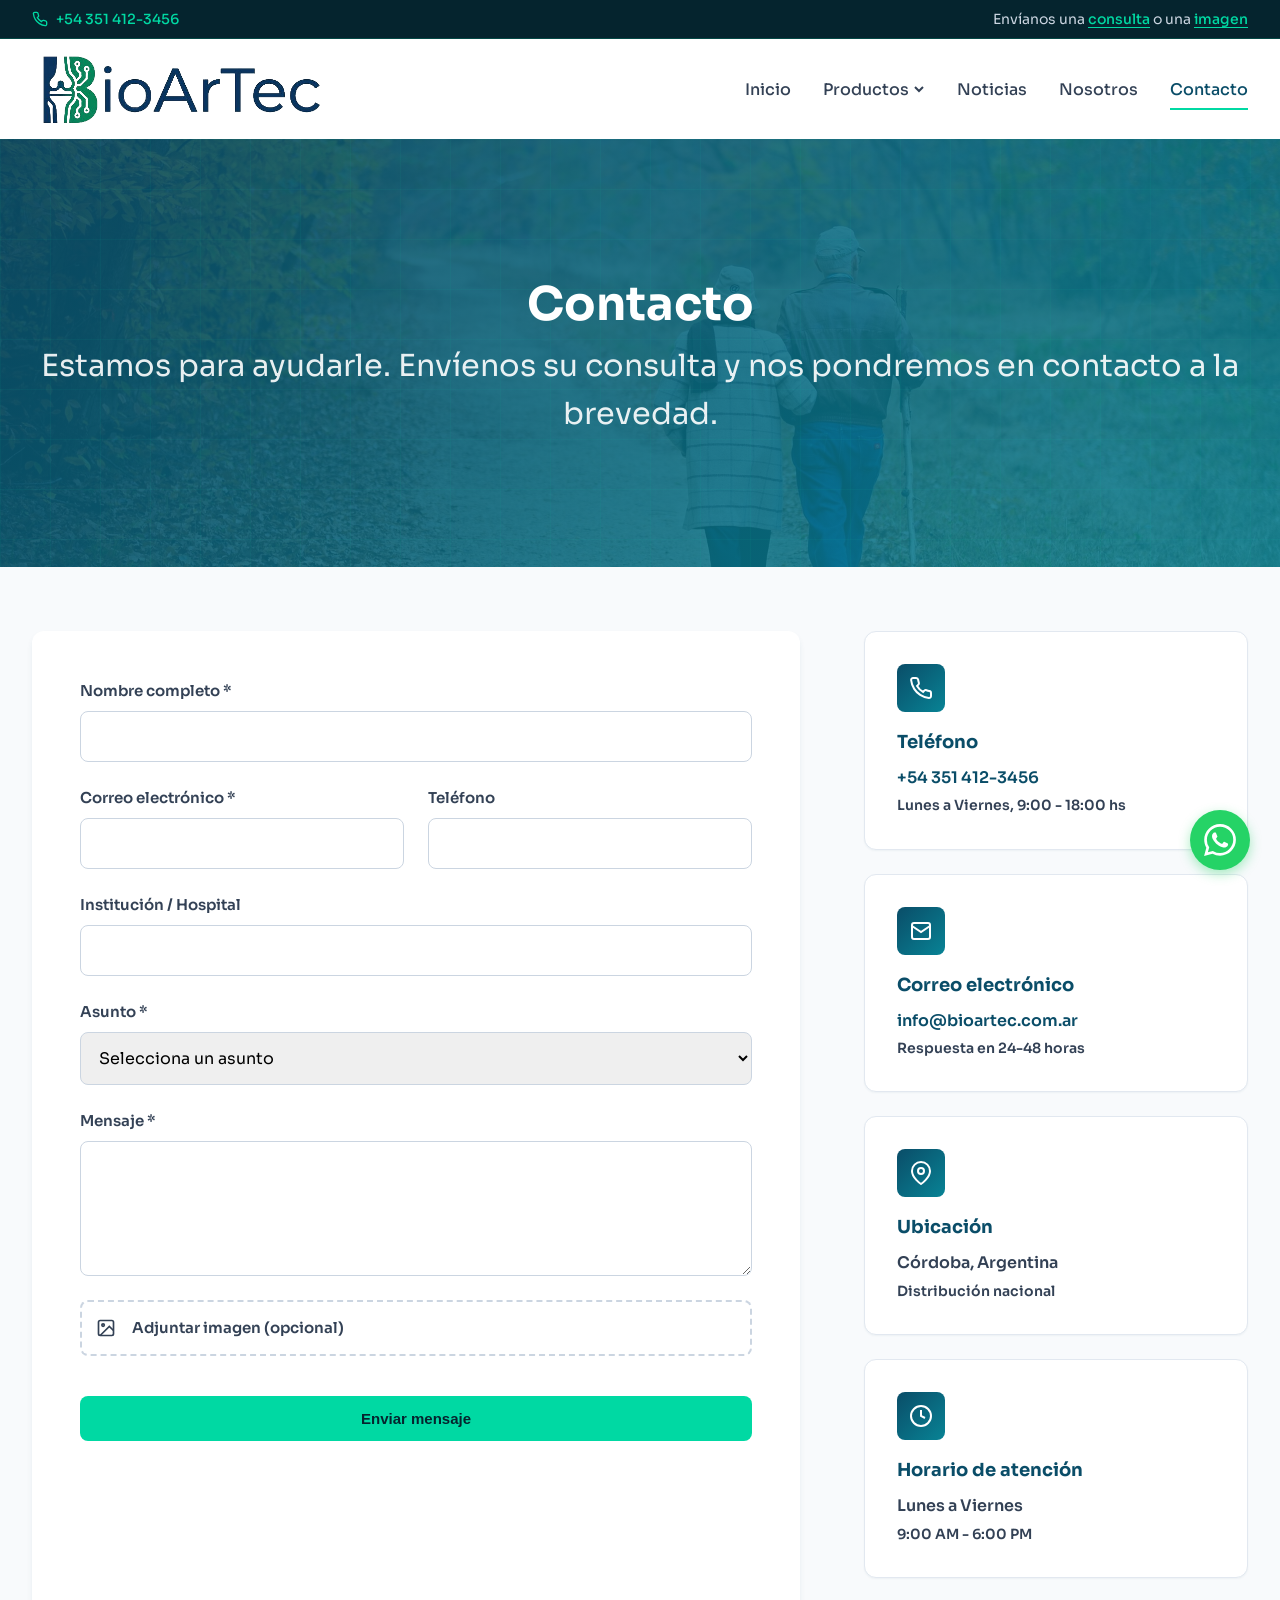
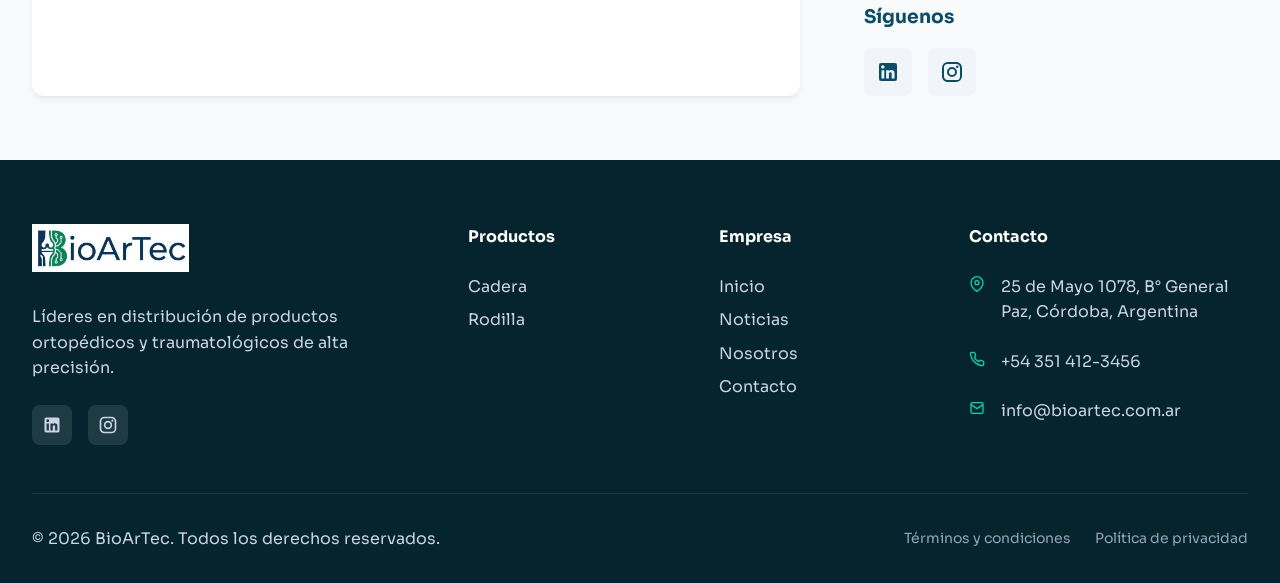
==== contacto.html @ 7c0ede04 "Add files via upload" ====
<!DOCTYPE html>
<html lang="es">

<head>
    <meta charset="UTF-8">
    <meta name="viewport" content="width=device-width, initial-scale=1.0">
    <meta name="description"
        content="Contacta con BioArTec - Solicita información sobre nuestros productos ortopédicos">
    <title>Contacto | BioArTec</title>
    <link rel="stylesheet" href="styles.css">
    <link rel="preconnect" href="https://fonts.googleapis.com">
    <link rel="preconnect" href="https://fonts.gstatic.com" crossorigin>
    <link
        href="https://fonts.googleapis.com/css2?family=Sora:wght@300;400;600;700&family=JetBrains+Mono:wght@400;500&display=swap"
        rel="stylesheet">
</head>

<body>
    <!-- Top Header -->
    <div class="top-header">
        <div class="container">
            <div class="top-header-content">
                <a href="tel:+543514123456" class="phone-link">
                    <svg width="16" height="16" viewBox="0 0 24 24" fill="none" stroke="currentColor" stroke-width="2">
                        <path
                            d="M22 16.92v3a2 2 0 0 1-2.18 2 19.79 19.79 0 0 1-8.63-3.07 19.5 19.5 0 0 1-6-6 19.79 19.79 0 0 1-3.07-8.67A2 2 0 0 1 4.11 2h3a2 2 0 0 1 2 1.72 12.84 12.84 0 0 0 .7 2.81 2 2 0 0 1-.45 2.11L8.09 9.91a16 16 0 0 0 6 6l1.27-1.27a2 2 0 0 1 2.11-.45 12.84 12.84 0 0 0 2.81.7A2 2 0 0 1 22 16.92z" />
                    </svg>
                    +54 351 412-3456
                </a>
                <div class="top-actions">
                    <span>Envíanos una <a href="contacto.html" class="highlight">consulta</a> o una <a
                            href="contacto.html" class="highlight">imagen</a></span>
                </div>
            </div>
        </div>
    </div>

    <!-- Main Header -->
    <header class="main-header">
        <div class="container">
            <nav class="navbar">
                <a href="index.html" class="logo">
                    <img src="assets/images/logo-bioartec.png" alt="BioArTec Logo" class="logo-image">
                </a>

                <div class="nav-toggle" id="navToggle">
                    <span></span>
                    <span></span>
                    <span></span>
                </div>

                <ul class="nav-menu" id="navMenu">
                    <li><a href="index.html">Inicio</a></li>
                    <li class="dropdown">
                        <a href="productos.html">Productos <svg width="12" height="12" viewBox="0 0 12 12">
                                <path d="M2 4l4 4 4-4" stroke="currentColor" fill="none" stroke-width="2" />
                            </svg></a>
                        <ul class="dropdown-menu">
                            <li><a href="productos.html#cadera">Cadera</a></li>
                            <li><a href="productos.html#rodilla">Rodilla</a></li>
                        </ul>
                    </li>
                    <li><a href="noticias.html">Noticias</a></li>
                    <li><a href="nosotros.html">Nosotros</a></li>
                    <li><a href="contacto.html" class="active">Contacto</a></li>
                </ul>
            </nav>
        </div>
    </header>

    <!-- Page Hero -->
    <section class="page-hero">
        <div class="container">
            <h1>Contacto</h1>
            <p>Estamos para ayudarle. Envíenos su consulta y nos pondremos en contacto a la brevedad.</p>
        </div>
    </section>

    <!-- Contact Section -->
    <section class="contact-section">
        <div class="container">
            <div class="contact-grid">
                <!-- Contact Form -->
                <div class="contact-form-wrapper">
                    <form id="contactForm" class="contact-form" onsubmit="return handleFormSubmit(event)">
                        <div class="form-group">
                            <label for="nombre">Nombre completo *</label>
                            <input type="text" id="nombre" name="nombre" required>
                        </div>

                        <div class="form-row">
                            <div class="form-group">
                                <label for="email">Correo electrónico *</label>
                                <input type="email" id="email" name="email" required>
                            </div>

                            <div class="form-group">
                                <label for="telefono">Teléfono</label>
                                <input type="tel" id="telefono" name="telefono">
                            </div>
                        </div>

                        <div class="form-group">
                            <label for="institucion">Institución / Hospital</label>
                            <input type="text" id="institucion" name="institucion">
                        </div>

                        <div class="form-group">
                            <label for="asunto">Asunto *</label>
                            <select id="asunto" name="asunto" required>
                                <option value="">Selecciona un asunto</option>
                                <option value="consulta-producto">Consulta sobre productos</option>
                                <option value="cotizacion">Solicitud de cotización</option>
                                <option value="soporte-tecnico">Soporte técnico</option>
                                <option value="informacion-general">Información general</option>
                                <option value="otro">Otro</option>
                            </select>
                        </div>

                        <div class="form-group">
                            <label for="mensaje">Mensaje *</label>
                            <textarea id="mensaje" name="mensaje" rows="5" required></textarea>
                        </div>

                        <div class="form-group">
                            <label for="imagen" class="file-upload-label">
                                <svg width="20" height="20" viewBox="0 0 24 24" fill="none" stroke="currentColor"
                                    stroke-width="2">
                                    <rect x="3" y="3" width="18" height="18" rx="2" ry="2" />
                                    <circle cx="8.5" cy="8.5" r="1.5" />
                                    <polyline points="21 15 16 10 5 21" />
                                </svg>
                                Adjuntar imagen (opcional)
                            </label>
                            <input type="file" id="imagen" name="imagen" accept="image/*" class="file-input">
                            <span id="fileName" class="file-name"></span>
                        </div>

                        <button type="submit" class="btn btn-primary btn-full">Enviar mensaje</button>
                    </form>

                    <div id="formMessage" class="form-message"></div>
                </div>

                <!-- Contact Info -->
                <div class="contact-info-wrapper">
                    <div class="info-card">
                        <div class="info-icon">
                            <svg width="24" height="24" viewBox="0 0 24 24" fill="none" stroke="currentColor"
                                stroke-width="2">
                                <path
                                    d="M22 16.92v3a2 2 0 0 1-2.18 2 19.79 19.79 0 0 1-8.63-3.07 19.5 19.5 0 0 1-6-6 19.79 19.79 0 0 1-3.07-8.67A2 2 0 0 1 4.11 2h3a2 2 0 0 1 2 1.72 12.84 12.84 0 0 0 .7 2.81 2 2 0 0 1-.45 2.11L8.09 9.91a16 16 0 0 0 6 6l1.27-1.27a2 2 0 0 1 2.11-.45 12.84 12.84 0 0 0 2.81.7A2 2 0 0 1 22 16.92z" />
                            </svg>
                        </div>
                        <h3>Teléfono</h3>
                        <p><a href="tel:+543514123456">+54 351 412-3456</a></p>
                        <p class="info-detail">Lunes a Viernes, 9:00 - 18:00 hs</p>
                    </div>

                    <div class="info-card">
                        <div class="info-icon">
                            <svg width="24" height="24" viewBox="0 0 24 24" fill="none" stroke="currentColor"
                                stroke-width="2">
                                <rect x="3" y="4" width="18" height="16" rx="2" />
                                <path d="m3 7 9 6 9-6" />
                            </svg>
                        </div>
                        <h3>Correo electrónico</h3>
                        <p><a href="mailto:info@bioartec.com.ar">info@bioartec.com.ar</a></p>
                        <p class="info-detail">Respuesta en 24-48 horas</p>
                    </div>

                    <div class="info-card">
                        <div class="info-icon">
                            <svg width="24" height="24" viewBox="0 0 24 24" fill="none" stroke="currentColor"
                                stroke-width="2">
                                <path d="M21 10c0 7-9 13-9 13s-9-6-9-13a9 9 0 0 1 18 0z" />
                                <circle cx="12" cy="10" r="3" />
                            </svg>
                        </div>
                        <h3>Ubicación</h3>
                        <p>Córdoba, Argentina</p>
                        <p class="info-detail">Distribución nacional</p>
                    </div>

                    <div class="info-card">
                        <div class="info-icon">
                            <svg width="24" height="24" viewBox="0 0 24 24" fill="none" stroke="currentColor"
                                stroke-width="2">
                                <circle cx="12" cy="12" r="10" />
                                <path d="M12 6v6l4 2" />
                            </svg>
                        </div>
                        <h3>Horario de atención</h3>
                        <p>Lunes a Viernes</p>
                        <p class="info-detail">9:00 AM - 6:00 PM</p>
                    </div>

                    <div class="social-links">
                        <h3>Síguenos</h3>
                        <div class="social-icons-large">
                            <a href="#" aria-label="LinkedIn">
                                <svg width="24" height="24" viewBox="0 0 24 24" fill="currentColor">
                                    <path
                                        d="M19 3a2 2 0 0 1 2 2v14a2 2 0 0 1-2 2H5a2 2 0 0 1-2-2V5a2 2 0 0 1 2-2h14m-.5 15.5v-5.3a3.26 3.26 0 0 0-3.26-3.26c-.85 0-1.84.52-2.32 1.3v-1.11h-2.79v8.37h2.79v-4.93c0-.77.62-1.4 1.39-1.4a1.4 1.4 0 0 1 1.4 1.4v4.93h2.79M6.88 8.56a1.68 1.68 0 0 0 1.68-1.68c0-.93-.75-1.69-1.68-1.69a1.69 1.69 0 0 0-1.69 1.69c0 .93.76 1.68 1.69 1.68m1.39 9.94v-8.37H5.5v8.37h2.77z" />
                                </svg>
                            </a>
                            <a href="#" aria-label="Instagram">
                                <svg width="24" height="24" viewBox="0 0 24 24" fill="currentColor">
                                    <path
                                        d="M7.8 2h8.4C19.4 2 22 4.6 22 7.8v8.4a5.8 5.8 0 0 1-5.8 5.8H7.8C4.6 22 2 19.4 2 16.2V7.8A5.8 5.8 0 0 1 7.8 2m-.2 2A3.6 3.6 0 0 0 4 7.6v8.8C4 18.39 5.61 20 7.6 20h8.8a3.6 3.6 0 0 0 3.6-3.6V7.6C20 5.61 18.39 4 16.4 4H7.6m9.65 1.5a1.25 1.25 0 0 1 1.25 1.25A1.25 1.25 0 0 1 17.25 8 1.25 1.25 0 0 1 16 6.75a1.25 1.25 0 0 1 1.25-1.25M12 7a5 5 0 0 1 5 5 5 5 0 0 1-5 5 5 5 0 0 1-5-5 5 5 0 0 1 5-5m0 2a3 3 0 0 0-3 3 3 3 0 0 0 3 3 3 3 0 0 0 3-3 3 3 0 0 0-3-3z" />
                                </svg>
                            </a>
                        </div>
                    </div>
                </div>
            </div>
        </div>
    </section>

    <!-- Footer -->
    <footer class="footer">
        <div class="container">
            <div class="footer-grid">
                <div class="footer-column">
                    <div class="footer-logo">
                        <img src="assets/images/logo-bioartecorg.png" alt="BioArTec Logo" class="logo-image">
                    </div>
                    <p class="footer-description">
                        Líderes en distribución de productos ortopédicos y traumatológicos de alta precisión.
                    </p>
                    <div class="footer-social">
                        <a href="#" aria-label="LinkedIn"><svg width="20" height="20" viewBox="0 0 24 24"
                                fill="currentColor">
                                <path
                                    d="M19 3a2 2 0 0 1 2 2v14a2 2 0 0 1-2 2H5a2 2 0 0 1-2-2V5a2 2 0 0 1 2-2h14m-.5 15.5v-5.3a3.26 3.26 0 0 0-3.26-3.26c-.85 0-1.84.52-2.32 1.3v-1.11h-2.79v8.37h2.79v-4.93c0-.77.62-1.4 1.39-1.4a1.4 1.4 0 0 1 1.4 1.4v4.93h2.79M6.88 8.56a1.68 1.68 0 0 0 1.68-1.68c0-.93-.75-1.69-1.68-1.69a1.69 1.69 0 0 0-1.69 1.69c0 .93.76 1.68 1.69 1.68m1.39 9.94v-8.37H5.5v8.37h2.77z" />
                            </svg></a>
                        <a href="#" aria-label="Instagram"><svg width="20" height="20" viewBox="0 0 24 24"
                                fill="currentColor">
                                <path
                                    d="M7.8 2h8.4C19.4 2 22 4.6 22 7.8v8.4a5.8 5.8 0 0 1-5.8 5.8H7.8C4.6 22 2 19.4 2 16.2V7.8A5.8 5.8 0 0 1 7.8 2m-.2 2A3.6 3.6 0 0 0 4 7.6v8.8C4 18.39 5.61 20 7.6 20h8.8a3.6 3.6 0 0 0 3.6-3.6V7.6C20 5.61 18.39 4 16.4 4H7.6m9.65 1.5a1.25 1.25 0 0 1 1.25 1.25A1.25 1.25 0 0 1 17.25 8 1.25 1.25 0 0 1 16 6.75a1.25 1.25 0 0 1 1.25-1.25M12 7a5 5 0 0 1 5 5 5 5 0 0 1-5 5 5 5 0 0 1-5-5 5 5 0 0 1 5-5m0 2a3 3 0 0 0-3 3 3 3 0 0 0 3 3 3 3 0 0 0 3-3 3 3 0 0 0-3-3z" />
                            </svg></a>
                    </div>
                </div>

                <div class="footer-column">
                    <h4>Productos</h4>
                    <ul>
                        <li><a href="productos.html#cadera">Cadera</a></li>
                        <li><a href="productos.html#rodilla">Rodilla</a></li>
                    </ul>
                </div>

                <div class="footer-column">
                    <h4>Empresa</h4>
                    <ul>
                        <li><a href="index.html">Inicio</a></li>
                        <li><a href="noticias.html">Noticias</a></li>
                        <li><a href="nosotros.html">Nosotros</a></li>
                        <li><a href="contacto.html">Contacto</a></li>
                    </ul>
                </div>

                <div class="footer-column">
                    <h4>Contacto</h4>
                    <ul class="contact-info">
                        <li>
                            <svg width="16" height="16" viewBox="0 0 24 24" fill="none" stroke="currentColor"
                                stroke-width="2">
                                <path d="M21 10c0 7-9 13-9 13s-9-6-9-13a9 9 0 0 1 18 0z" />
                                <circle cx="12" cy="10" r="3" />
                            </svg>
                            25 de Mayo 1078, B° General Paz, Córdoba, Argentina
                        </li>
                        <li>
                            <svg width="16" height="16" viewBox="0 0 24 24" fill="none" stroke="currentColor"
                                stroke-width="2">
                                <path
                                    d="M22 16.92v3a2 2 0 0 1-2.18 2 19.79 19.79 0 0 1-8.63-3.07 19.5 19.5 0 0 1-6-6 19.79 19.79 0 0 1-3.07-8.67A2 2 0 0 1 4.11 2h3a2 2 0 0 1 2 1.72 12.84 12.84 0 0 0 .7 2.81 2 2 0 0 1-.45 2.11L8.09 9.91a16 16 0 0 0 6 6l1.27-1.27a2 2 0 0 1 2.11-.45 12.84 12.84 0 0 0 2.81.7A2 2 0 0 1 22 16.92z" />
                            </svg>
                            +54 351 412-3456
                        </li>
                        <li>
                            <svg width="16" height="16" viewBox="0 0 24 24" fill="none" stroke="currentColor"
                                stroke-width="2">
                                <rect x="3" y="4" width="18" height="16" rx="2" />
                                <path d="m3 7 9 6 9-6" />
                            </svg>
                            info@bioartec.com.ar
                        </li>
                    </ul>
                </div>
            </div>

            <div class="footer-bottom">
                <p>&copy; 2026 BioArTec. Todos los derechos reservados.</p>
                <div class="footer-legal">
                    <a href="terminos.html">Términos y condiciones</a>
                    <a href="privacidad.html">Política de privacidad</a>
                </div>
            </div>
        </div>
    </footer>

    <script src="script.js"></script>

    <!-- Botón flotante de WhatsApp -->
    <a href="https://wa.me/543514123456?text=Hola,%20quisiera%20consultar%20sobre%20productos%20de%20BioArTec"
        class="whatsapp-float" target="_blank" aria-label="Contactar por WhatsApp">
        <svg width="32" height="32" viewBox="0 0 24 24" fill="currentColor">
            <path
                d="M17.472 14.382c-.297-.149-1.758-.867-2.03-.967-.273-.099-.471-.148-.67.15-.197.297-.767.966-.94 1.164-.173.199-.347.223-.644.075-.297-.15-1.255-.463-2.39-1.475-.883-.788-1.48-1.761-1.653-2.059-.173-.297-.018-.458.13-.606.134-.133.298-.347.446-.52.149-.174.198-.298.298-.497.099-.198.05-.371-.025-.52-.075-.149-.669-1.612-.916-2.207-.242-.579-.487-.5-.669-.51-.173-.008-.371-.01-.57-.01-.198 0-.52.074-.792.372-.272.297-1.04 1.016-1.04 2.479 0 1.462 1.065 2.875 1.213 3.074.149.198 2.096 3.2 5.077 4.487.709.306 1.262.489 1.694.625.712.227 1.36.195 1.871.118.571-.085 1.758-.719 2.006-1.413.248-.694.248-1.289.173-1.413-.074-.124-.272-.198-.57-.347m-5.421 7.403h-.004a9.87 9.87 0 01-5.031-1.378l-.361-.214-3.741.982.998-3.648-.235-.374a9.86 9.86 0 01-1.51-5.26c.001-5.45 4.436-9.884 9.888-9.884 2.64 0 5.122 1.03 6.988 2.898a9.825 9.825 0 012.893 6.994c-.003 5.45-4.437 9.884-9.885 9.884m8.413-18.297A11.815 11.815 0 0012.05 0C5.495 0 .16 5.335.157 11.892c0 2.096.547 4.142 1.588 5.945L.057 24l6.305-1.654a11.882 11.882 0 005.683 1.448h.005c6.554 0 11.89-5.335 11.893-11.893a11.821 11.821 0 00-3.48-8.413Z" />
        </svg>
    </a>
</body>

</html>
---- styles.css ----
/* ======================
   CSS Variables & Reset
   ====================== */
:root {
    /* Color Palette - Medical Tech Blue/Teal */
    --primary: #0A4D68;
    --primary-light: #088395;
    --primary-dark: #05242E;
    --accent: #00D9A3;
    --accent-glow: rgba(0, 217, 163, 0.3);

    /* Grays */
    --gray-50: #F8FAFC;
    --gray-100: #F1F5F9;
    --gray-200: #E2E8F0;
    --gray-300: #CBD5E1;
    --gray-400: #94A3B8;
    --gray-500: #64748B;
    --gray-600: #475569;
    --gray-700: #334155;
    --gray-800: #1E293B;
    --gray-900: #0F172A;

    /* Typography */
    --font-display: 'Sora', sans-serif;
    --font-body: 'Sora', sans-serif;
    --font-mono: 'JetBrains Mono', monospace;

    /* Spacing */
    --spacing-xs: 0.5rem;
    --spacing-sm: 1rem;
    --spacing-md: 1.5rem;
    --spacing-lg: 2rem;
    --spacing-xl: 3rem;
    --spacing-2xl: 4rem;

    /* Borders */
    --radius-sm: 4px;
    --radius-md: 8px;
    --radius-lg: 12px;
    --radius-xl: 16px;

    /* Shadows */
    --shadow-sm: 0 1px 2px 0 rgba(10, 77, 104, 0.05);
    --shadow-md: 0 4px 6px -1px rgba(10, 77, 104, 0.1);
    --shadow-lg: 0 10px 15px -3px rgba(10, 77, 104, 0.15);
    --shadow-xl: 0 20px 25px -5px rgba(10, 77, 104, 0.2);

    /* Transitions */
    --transition-fast: 150ms ease;
    --transition-base: 300ms ease;
    --transition-slow: 500ms ease;
}

* {
    margin: 0;
    padding: 0;
    box-sizing: border-box;
}

html {
    scroll-behavior: smooth;
}

body {
    font-family: var(--font-body);
    font-size: 16px;
    line-height: 1.6;
    color: var(--gray-800);
    background: var(--gray-50);
    overflow-x: hidden;
}

.container {
    max-width: 1280px;
    margin: 0 auto;
    padding: 0 var(--spacing-lg);
}

img {
    max-width: 100%;
    height: auto;
}

a {
    text-decoration: none;
    color: inherit;
    transition: color var(--transition-base);
}

/* ======================
   Top Header
   ====================== */
.top-header {
    background: var(--primary-dark);
    color: var(--gray-100);
    font-size: 0.875rem;
    padding: var(--spacing-xs) 0;
    border-bottom: 1px solid rgba(0, 217, 163, 0.2);
}

.top-header-content {
    display: flex;
    justify-content: space-between;
    align-items: center;
}

.phone-link {
    display: flex;
    align-items: center;
    gap: 0.5rem;
    font-weight: 500;
    color: var(--accent);
}

.phone-link:hover {
    color: #00FFB8;
}

.top-actions {
    color: var(--gray-300);
}

.top-actions .highlight {
    color: var(--accent);
    font-weight: 500;
    text-decoration: underline;
    text-underline-offset: 3px;
}

.top-actions .highlight:hover {
    color: #00FFB8;
}

/* ======================
   Main Header & Navigation
   ====================== */
.main-header {
    background: rgba(255, 255, 255, 0.95);
    backdrop-filter: blur(10px);
    position: sticky;
    top: 0;
    z-index: 1000;
    box-shadow: var(--shadow-sm);
}

.navbar {
    display: flex;
    justify-content: space-between;
    align-items: center;
    padding: var(--spacing-md) 0;
    min-height: 100px;
    /* Altura fija de la navbar */
    max-height: 100px;
}

.logo {
    display: flex;
    align-items: center;
}

.logo-image {
    height: 90px;
    width: auto;
    display: block;
    transition: var(--transition-base);
}

.logo:hover .logo-image {
    opacity: 0.9;
}

.footer-logo {
    display: flex;
    align-items: center;
    margin-bottom: var(--spacing-lg);
}

.footer-logo .logo-image {
    height: 48px;
}

.nav-toggle {
    display: none;
    flex-direction: column;
    gap: 5px;
    cursor: pointer;
}

.nav-toggle span {
    width: 25px;
    height: 2px;
    background: var(--primary);
    transition: var(--transition-base);
}

.nav-menu {
    display: flex;
    list-style: none;
    gap: var(--spacing-lg);
    align-items: center;
}

.nav-menu a {
    font-weight: 500;
    color: var(--gray-700);
    position: relative;
    padding: var(--spacing-xs) 0;
    display: flex;
    align-items: center;
    gap: 4px;
}

.nav-menu a:hover,
.nav-menu a.active {
    color: var(--primary);
}

.nav-menu a::after {
    content: '';
    position: absolute;
    bottom: 0;
    left: 0;
    width: 0;
    height: 2px;
    background: var(--accent);
    transition: width var(--transition-base);
}

.nav-menu a:hover::after,
.nav-menu a.active::after {
    width: 100%;
}

/* Dropdown Menu */
.dropdown {
    position: relative;
}

.dropdown-menu {
    position: absolute;
    top: 100%;
    left: 0;
    background: white;
    box-shadow: var(--shadow-lg);
    border-radius: var(--radius-md);
    padding: var(--spacing-sm);
    min-width: 220px;
    opacity: 0;
    visibility: hidden;
    transform: translateY(-10px);
    transition: all var(--transition-base);
    list-style: none;
    margin-top: var(--spacing-sm);
}

.dropdown:hover .dropdown-menu {
    opacity: 1;
    visibility: visible;
    transform: translateY(0);
}

.dropdown-menu li {
    padding: 0;
}

.dropdown-menu a {
    display: block;
    padding: var(--spacing-xs) var(--spacing-sm);
    border-radius: var(--radius-sm);
    transition: background var(--transition-fast);
}

.dropdown-menu a:hover {
    background: var(--gray-100);
}

.dropdown-menu a::after {
    display: none;
}

/* ======================
   Hero Section with Slider
   ====================== */
.hero {
    position: relative;
    padding: var(--spacing-2xl) 0;
    min-height: 600px;
    display: flex;
    align-items: center;
    overflow: hidden;
}

/* Hero Slider */
.hero-slider {
    position: absolute;
    inset: 0;
    z-index: 0;
}

.hero-slide {
    position: absolute;
    inset: 0;
    opacity: 0;
    transition: opacity 1s ease-in-out;
    background-size: cover !important;
    background-position: center !important;
}

.hero-slide.active {
    opacity: 1;
}

.grid-pattern {
    position: absolute;
    inset: 0;
    background-image:
        linear-gradient(rgba(0, 217, 163, 0.05) 1px, transparent 1px),
        linear-gradient(90deg, rgba(0, 217, 163, 0.05) 1px, transparent 1px);
    background-size: 50px 50px;
    animation: gridMove 20s linear infinite;
}

@keyframes gridMove {
    0% {
        transform: translateY(0);
    }

    100% {
        transform: translateY(50px);
    }
}

/* Slider Controls */
.slider-controls {
    position: absolute;
    top: 50%;
    left: 0;
    right: 0;
    transform: translateY(-50%);
    display: flex;
    justify-content: space-between;
    padding: 0 var(--spacing-lg);
    z-index: 20;
    pointer-events: none;
}

.indicator {
    width: 12px;
    height: 12px;
    border-radius: 50%;
    background: rgba(255, 255, 255, 0.3);
    cursor: pointer;
    transition: all var(--transition-base);
}

.indicator.active {
    background: var(--accent);
    transform: scale(1.2);
}

.slider-btn {
    width: 50px;
    height: 50px;
    background: rgba(255, 255, 255, 0.15);
    backdrop-filter: blur(10px);
    border: 1px solid rgba(255, 255, 255, 0.3);
    border-radius: 50%;
    color: white;
    cursor: pointer;
    display: flex;
    align-items: center;
    justify-content: center;
    transition: all var(--transition-base);
    pointer-events: auto;
}

.slider-btn:hover {
    background: rgba(0, 217, 163, 0.3);
    border-color: var(--accent);
    transform: scale(1.1);
}

.slider-btn:active {
    transform: scale(0.95);
}

.slider-btn svg {
    pointer-events: none;
}

.hero .container {
    margin-left: 300px;
    /* ← CAMBIA ESTE VALOR */
    margin-right: auto;
    width: 100%;
}

.hero-content {
    position: relative;
    z-index: 1;
    display: flex;
    align-items: center;
    max-width: 1280px;
}

.hero-cta {
    display: flex;
    gap: var(--spacing-md);
    justify-content: flex-start;
}

.hero-description {
    font-size: 1.125rem;
    color: rgba(255, 255, 255, 0.9);
    margin-bottom: var(--spacing-lg);
    max-width: 600px;
}

.hero-text {
    color: white;
    max-width: 700px;
    /* Limita el ancho del texto */
    margin-right: auto;
    /* Empuja el texto a la izquierda */
}


.hero-title {
    font-family: var(--font-display);
    font-size: clamp(2.5rem, 5vw, 3.5rem);
    font-weight: 700;
    line-height: 1.2;
    margin-bottom: var(--spacing-md);
}

.hero-title span {
    display: block;
}



/* Reveal Animation */
.reveal-text {
    opacity: 0;
    animation: revealText 0.8s ease forwards;
}

@keyframes revealText {
    to {
        opacity: 1;
        transform: translateY(0);
    }

    from {
        opacity: 0;
        transform: translateY(20px);
    }
}

/* Hero Visual */
.hero-visual {
    display: flex;
    justify-content: center;
    align-items: center;
}

.floating-card {
    position: relative;
    width: 100%;
    max-width: 450px;
    aspect-ratio: 1;
    background: rgba(255, 255, 255, 0.1);
    backdrop-filter: blur(20px);
    border: 1px solid rgba(255, 255, 255, 0.2);
    border-radius: var(--radius-xl);
    padding: var(--spacing-xl);
    animation: float 6s ease-in-out infinite;
}

@keyframes float {

    0%,
    100% {
        transform: translateY(0);
    }

    50% {
        transform: translateY(-20px);
    }
}

.card-glow {
    position: absolute;
    inset: -2px;
    background: linear-gradient(135deg, var(--accent), transparent);
    border-radius: var(--radius-xl);
    opacity: 0.3;
    filter: blur(20px);
    z-index: -1;
    animation: pulse 3s ease-in-out infinite;
}

@keyframes pulse {

    0%,
    100% {
        opacity: 0.3;
    }

    50% {
        opacity: 0.6;
    }
}

.visual-grid {
    display: grid;
    grid-template-columns: 1fr 1fr;
    gap: var(--spacing-md);
    height: 100%;
}

.grid-item {
    background: rgba(255, 255, 255, 0.15);
    border-radius: var(--radius-md);
    border: 1px solid rgba(255, 255, 255, 0.2);
}

/* ======================
   Buttons
   ====================== */
.btn {
    display: inline-block;
    padding: 0.875rem 1.75rem;
    border-radius: var(--radius-md);
    font-weight: 600;
    font-size: 0.9375rem;
    cursor: pointer;
    transition: all var(--transition-base);
    border: none;
    text-align: center;
}

.btn-primary {
    background: var(--accent);
    color: var(--primary-dark);
}

.btn-primary:hover {
    background: #00FFB8;
    transform: translateY(-2px);
    box-shadow: 0 10px 20px rgba(0, 217, 163, 0.3);
}

.btn-outline {
    background: transparent;
    border: 2px solid white;
    color: white;
}

.btn-outline:hover {
    background: white;
    color: var(--primary);
}

.btn-light {
    background: white;
    color: var(--primary);
}

.btn-light:hover {
    background: var(--gray-100);
}

.btn-full {
    width: 100%;
}

/* ======================
   Features Section
   ====================== */
.features {
    padding: var(--spacing-2xl) 0;
    background: white;
}

.section-header {
    text-align: center;
    margin-bottom: var(--spacing-2xl);
}

.section-header h2 {
    font-family: var(--font-display);
    font-size: clamp(2rem, 4vw, 2.5rem);
    color: var(--primary);
    margin-bottom: var(--spacing-sm);
}

.section-header p {
    color: var(--gray-600);
    font-size: 1.125rem;
}

.section-header .view-all {
    color: var(--accent);
    font-weight: 600;
    font-size: 1.125rem;
    transition: color var(--transition-base);
}

.section-header .view-all:hover {
    color: var(--primary);
}

.features-grid {
    display: grid;
    grid-template-columns: repeat(auto-fit, minmax(280px, 1fr));
    gap: var(--spacing-lg);
}

.feature-card {
    background: var(--gray-50);
    padding: var(--spacing-xl);
    border-radius: var(--radius-lg);
    border: 1px solid var(--gray-200);
    transition: all var(--transition-base);
    opacity: 0;
    animation: fadeInUp 0.6s ease forwards;
}

.feature-card:hover {
    transform: translateY(-8px);
    box-shadow: var(--shadow-xl);
    border-color: var(--accent);
}

@keyframes fadeInUp {
    to {
        opacity: 1;
        transform: translateY(0);
    }

    from {
        opacity: 0;
        transform: translateY(30px);
    }
}

.feature-icon {
    width: 64px;
    height: 64px;
    background: linear-gradient(135deg, var(--primary), var(--primary-light));
    border-radius: var(--radius-md);
    display: flex;
    align-items: center;
    justify-content: center;
    color: white;
    margin-bottom: var(--spacing-md);
}

.feature-card h3 {
    font-family: var(--font-display);
    font-size: 1.25rem;
    color: var(--primary);
    margin-bottom: var(--spacing-sm);
}

.feature-card p {
    color: var(--gray-600);
    line-height: 1.6;
}

/* ======================
   Categories Preview
   ====================== */
.categories-preview {
    padding: var(--spacing-2xl) 0;
    background: var(--gray-100);
}

.categories-grid {
    display: grid;
    grid-template-columns: repeat(auto-fit, minmax(280px, 1fr));
    gap: var(--spacing-md);
}

.category-card {
    position: relative;
    padding: var(--spacing-2xl);
    border-radius: var(--radius-lg);
    background: linear-gradient(135deg, var(--primary-dark), var(--primary));
    color: white;
    overflow: hidden;
    transition: transform var(--transition-base);
    min-height: 200px;
    display: flex;
    flex-direction: column;
    justify-content: flex-end;
}

.category-card:hover {
    transform: scale(1.05);
}

.category-overlay {
    position: absolute;
    inset: 0;
    background: linear-gradient(135deg, transparent, rgba(0, 217, 163, 0.2));
    opacity: 0;
    transition: opacity var(--transition-base);
}

.category-card:hover .category-overlay {
    opacity: 1;
}

.category-card h3 {
    font-family: var(--font-display);
    font-size: 1.5rem;
    margin-bottom: var(--spacing-xs);
    position: relative;
    z-index: 1;
}

.category-count {
    font-family: var(--font-mono);
    font-size: 0.875rem;
    color: var(--accent);
    position: relative;
    z-index: 1;
}

/* ======================
   CTA Section
   ====================== */
.cta-section {
    padding: var(--spacing-2xl) 0;
    background: linear-gradient(135deg, var(--primary), var(--primary-light));
    color: white;
    text-align: center;
}

.cta-content h2 {
    font-family: var(--font-display);
    font-size: clamp(1.75rem, 4vw, 2.25rem);
    margin-bottom: var(--spacing-md);
}

.cta-content p {
    font-size: 1.125rem;
    margin-bottom: var(--spacing-lg);
    color: rgba(255, 255, 255, 0.9);
}

/* ======================
   Products Page
   ====================== */
.page-hero {
    position: relative;
    background: linear-gradient(135deg, rgba(10, 77, 104, 0.9), rgba(8, 131, 149, 0.85)),
        url('assets/images/products/eddiekphoto-couple-6653517_1920.jpg') center/cover;
    color: white;
    padding: 8rem 0;
    text-align: center;
    overflow: hidden;
}

.page-hero::before {
    content: '';
    position: absolute;
    inset: 0;
    background-image:
        linear-gradient(rgba(0, 217, 163, 0.05) 1px, transparent 1px),
        linear-gradient(90deg, rgba(0, 217, 163, 0.05) 1px, transparent 1px);
    background-size: 50px 50px;
    animation: gridMove 20s linear infinite;
    z-index: 0;
}

.page-hero h1 {
    position: relative;
    z-index: 1;
    font-size: 2.9rem;
}

.page-hero p {
    position: relative;
    z-index: 1;
    font-size: 1.9rem;
    color: rgba(255, 255, 255, 0.9);
}

.product-filter {
    padding: var(--spacing-lg) 0;
    background: white;
    position: sticky;
    top: 85px;
    z-index: 100;
    box-shadow: var(--shadow-sm);
}

.filter-tabs {
    display: flex;
    gap: var(--spacing-sm);
    overflow-x: auto;
    padding-bottom: var(--spacing-xs);
}

.filter-btn {
    padding: var(--spacing-sm) var(--spacing-md);
    background: var(--gray-100);
    border: none;
    border-radius: var(--radius-md);
    font-weight: 600;
    color: var(--gray-700);
    cursor: pointer;
    transition: all var(--transition-base);
    white-space: nowrap;
}

.filter-btn:hover,
.filter-btn.active {
    background: var(--primary);
    color: white;
}

.products-section {
    padding: var(--spacing-2xl) 0;
}

.category-section {
    margin-bottom: var(--spacing-2xl);
}

.category-title {
    font-family: var(--font-display);
    font-size: 2rem;
    color: var(--primary);
    margin-bottom: var(--spacing-lg);
    padding-bottom: var(--spacing-md);
    border-bottom: 2px solid var(--accent);
}

.products-grid {
    display: grid;
    grid-template-columns: repeat(auto-fill, minmax(300px, 1fr));
    gap: var(--spacing-lg);
}

.product-card {
    background: white;
    border-radius: var(--radius-lg);
    overflow: hidden;
    box-shadow: var(--shadow-md);
    transition: all var(--transition-base);
}

.product-card:hover {
    transform: translateY(-5px);
    box-shadow: var(--shadow-xl);
}

.product-image {
    position: relative;
    background: linear-gradient(135deg, var(--gray-100), var(--gray-200));
    aspect-ratio: 16/10;
    display: flex;
    align-items: center;
    justify-content: center;
    overflow: hidden;
}

.image-placeholder {
    color: var(--gray-400);
}

.product-badge {
    position: absolute;
    top: var(--spacing-sm);
    right: var(--spacing-sm);
    background: var(--accent);
    color: var(--primary-dark);
    padding: 0.375rem 0.875rem;
    border-radius: var(--radius-sm);
    font-size: 0.75rem;
    font-weight: 700;
    text-transform: uppercase;
}

.product-info {
    padding: var(--spacing-md);
}

.product-info h3 {
    font-family: var(--font-display);
    font-size: 1.25rem;
    color: var(--primary);
    margin-bottom: var(--spacing-sm);
}

.product-info p {
    color: var(--gray-600);
    margin-bottom: var(--spacing-md);
    line-height: 1.6;
}

.product-link {
    color: var(--accent);
    font-weight: 600;
    transition: color var(--transition-base);
}

.product-link:hover {
    color: var(--primary);
}

/* ======================
   News Page
   ====================== */
.news-section {
    padding: var(--spacing-2xl) 0;
}

.news-grid {
    display: grid;
    gap: var(--spacing-lg);
    margin-bottom: var(--spacing-2xl);
}

.news-card {
    display: grid;
    grid-template-columns: 300px 1fr;
    gap: var(--spacing-lg);
    background: white;
    border-radius: var(--radius-lg);
    overflow: hidden;
    box-shadow: var(--shadow-md);
    transition: all var(--transition-base);
}

.news-card:hover {
    transform: translateY(-5px);
    box-shadow: var(--shadow-xl);
}

.news-card.featured {
    grid-column: 1 / -1;
}

.news-image {
    position: relative;
    background: linear-gradient(135deg, var(--primary-dark), var(--primary));
    min-height: 220px;
    display: flex;
    align-items: center;
    justify-content: center;
}

.news-badge {
    position: absolute;
    top: var(--spacing-sm);
    left: var(--spacing-sm);
    background: var(--accent);
    color: var(--primary-dark);
    padding: 0.375rem 0.875rem;
    border-radius: var(--radius-sm);
    font-size: 0.75rem;
    font-weight: 700;
    text-transform: uppercase;
}

.news-content {
    padding: var(--spacing-lg);
}

.news-meta {
    display: flex;
    gap: var(--spacing-md);
    margin-bottom: var(--spacing-sm);
    font-size: 0.875rem;
    color: var(--gray-500);
}

.news-category {
    color: var(--accent);
    font-weight: 600;
}

.news-content h2,
.news-content h3 {
    font-family: var(--font-display);
    color: var(--primary);
    margin-bottom: var(--spacing-sm);
}

.news-content h2 {
    font-size: 1.75rem;
}

.news-content h3 {
    font-size: 1.375rem;
}

.news-content p {
    color: var(--gray-600);
    margin-bottom: var(--spacing-md);
    line-height: 1.6;
}

.read-more {
    color: var(--accent);
    font-weight: 600;
    transition: color var(--transition-base);
}

.read-more:hover {
    color: var(--primary);
}

/* Newsletter */
.newsletter-section {
    background: linear-gradient(135deg, var(--primary-dark), var(--primary));
    border-radius: var(--radius-xl);
    padding: var(--spacing-2xl);
    color: white;
    text-align: center;
}

.newsletter-content h2 {
    font-family: var(--font-display);
    font-size: 2rem;
    margin-bottom: var(--spacing-sm);
}

.newsletter-content p {
    font-size: 1.125rem;
    margin-bottom: var(--spacing-lg);
    color: rgba(255, 255, 255, 0.9);
}

.newsletter-form {
    display: flex;
    gap: var(--spacing-sm);
    max-width: 500px;
    margin: 0 auto;
}

.newsletter-form input {
    flex: 1;
    padding: 0.875rem 1.25rem;
    border-radius: var(--radius-md);
    border: none;
    font-size: 1rem;
}

.newsletter-form input:focus {
    outline: 2px solid var(--accent);
}

/* ======================
   Contact Page
   ====================== */
.contact-section {
    padding: var(--spacing-2xl) 0;
}

.contact-grid {
    display: grid;
    grid-template-columns: 2fr 1fr;
    gap: var(--spacing-2xl);
}

.contact-form-wrapper {
    background: white;
    padding: var(--spacing-xl);
    border-radius: var(--radius-lg);
    box-shadow: var(--shadow-md);
}

.contact-form-wrapper h2 {
    font-family: var(--font-display);
    font-size: 2rem;
    color: var(--primary);
    margin-bottom: var(--spacing-sm);
}

.form-description {
    color: var(--gray-600);
    margin-bottom: var(--spacing-lg);
}

.contact-form {
    display: flex;
    flex-direction: column;
    gap: var(--spacing-md);
}

.form-row {
    display: grid;
    grid-template-columns: 1fr 1fr;
    gap: var(--spacing-md);
}

.form-group {
    display: flex;
    flex-direction: column;
    gap: 0.5rem;
}

.form-group label {
    font-weight: 600;
    color: var(--gray-700);
    font-size: 0.9375rem;
}

.form-group input,
.form-group select,
.form-group textarea {
    padding: 0.875rem;
    border: 1px solid var(--gray-300);
    border-radius: var(--radius-md);
    font-family: var(--font-body);
    font-size: 1rem;
    transition: border-color var(--transition-base);
}

.form-group input:focus,
.form-group select:focus,
.form-group textarea:focus {
    outline: none;
    border-color: var(--primary);
}

.form-group textarea {
    resize: vertical;
    min-height: 120px;
}

.file-upload-label {
    display: flex;
    align-items: center;
    gap: var(--spacing-sm);
    padding: 0.875rem;
    border: 2px dashed var(--gray-300);
    border-radius: var(--radius-md);
    cursor: pointer;
    transition: all var(--transition-base);
    font-weight: 600;
    color: var(--gray-700);
}

.file-upload-label:hover {
    border-color: var(--primary);
    background: var(--gray-50);
}

.file-input {
    display: none;
}

.file-name {
    font-size: 0.875rem;
    color: var(--gray-600);
    margin-top: 0.5rem;
}

.form-message {
    padding: var(--spacing-md);
    border-radius: var(--radius-md);
    margin-top: var(--spacing-md);
    display: none;
}

.form-message.success {
    background: #D1FAE5;
    color: #065F46;
    border: 1px solid #10B981;
    display: block;
}

.form-message.error {
    background: #FEE2E2;
    color: #991B1B;
    border: 1px solid #EF4444;
    display: block;
}

/* Contact Info */
.contact-info-wrapper {
    display: flex;
    flex-direction: column;
    gap: var(--spacing-md);
}

.info-card {
    background: white;
    padding: var(--spacing-lg);
    border-radius: var(--radius-lg);
    box-shadow: var(--shadow-sm);
    border: 1px solid var(--gray-200);
}

.info-icon {
    width: 48px;
    height: 48px;
    background: linear-gradient(135deg, var(--primary), var(--primary-light));
    border-radius: var(--radius-md);
    display: flex;
    align-items: center;
    justify-content: center;
    color: white;
    margin-bottom: var(--spacing-sm);
}

.info-card h3 {
    font-family: var(--font-display);
    font-size: 1.125rem;
    color: var(--primary);
    margin-bottom: var(--spacing-xs);
}

.info-card p {
    color: var(--gray-700);
    font-weight: 600;
}

.info-card a {
    color: var(--primary);
}

.info-card a:hover {
    color: var(--accent);
}

.info-detail {
    font-size: 0.875rem;
    color: var(--gray-500);
    font-weight: 400;
    margin-top: 0.25rem;
}

.social-links h3 {
    font-family: var(--font-display);
    color: var(--primary);
    margin-bottom: var(--spacing-sm);
}

.social-icons-large {
    display: flex;
    gap: var(--spacing-sm);
}

.social-icons-large a {
    width: 48px;
    height: 48px;
    background: var(--gray-100);
    border-radius: var(--radius-md);
    display: flex;
    align-items: center;
    justify-content: center;
    color: var(--primary);
    transition: all var(--transition-base);
}

.social-icons-large a:hover {
    background: var(--primary);
    color: white;
    transform: translateY(-3px);
}

/* ======================
   Footer
   ====================== */
.footer {
    background: var(--primary-dark);
    color: var(--gray-300);
    padding: var(--spacing-2xl) 0 var(--spacing-lg);
}

.footer-grid {
    display: grid;
    grid-template-columns: 2fr 1fr 1fr 1.5fr;
    gap: var(--spacing-2xl);
    margin-bottom: var(--spacing-xl);
}



.footer-description {
    margin-bottom: var(--spacing-md);
    line-height: 1.6;
}

.footer-social {
    display: flex;
    gap: var(--spacing-sm);
}

.footer-social a {
    width: 40px;
    height: 40px;
    background: rgba(255, 255, 255, 0.1);
    border-radius: var(--radius-md);
    display: flex;
    align-items: center;
    justify-content: center;
    color: var(--accent);
    transition: all var(--transition-base);
}

.footer-social a:hover {
    background: var(--accent);
    color: var(--primary-dark);
}

.footer-column h4 {
    color: white;
    font-family: var(--font-display);
    margin-bottom: var(--spacing-md);
}

.footer-column ul {
    list-style: none;
}

.footer-column li {
    margin-bottom: var(--spacing-xs);
}

.footer-column a {
    color: var(--gray-300);
    transition: color var(--transition-base);
}

.footer-column a:hover {
    color: var(--accent);
}

.contact-info {
    display: flex;
    flex-direction: column;
    gap: var(--spacing-sm);
}

.contact-info li {
    display: flex;
    align-items: flex-start;
    gap: var(--spacing-sm);
}

.contact-info svg {
    flex-shrink: 0;
    margin-top: 2px;
    color: var(--accent);
}

.footer-bottom {
    padding-top: var(--spacing-lg);
    border-top: 1px solid rgba(255, 255, 255, 0.1);
    display: flex;
    justify-content: space-between;
    align-items: center;
}

.footer-legal {
    display: flex;
    gap: var(--spacing-md);
}

.footer-legal a {
    color: var(--gray-400);
    font-size: 0.875rem;
}

.footer-legal a:hover {
    color: var(--accent);
}

/* ======================
   Legal Pages (Privacy Policy, Terms)
   ====================== */
.legal-content {
    padding: var(--spacing-2xl) 0;
    background: white;
}

.legal-wrapper {
    max-width: 900px;
    margin: 0 auto;
}

.legal-section {
    margin-bottom: var(--spacing-2xl);
}

.legal-section h2 {
    font-family: var(--font-display);
    font-size: 1.75rem;
    color: var(--primary);
    margin-bottom: var(--spacing-md);
    padding-bottom: var(--spacing-sm);
    border-bottom: 2px solid var(--accent);
}

.legal-section h3 {
    font-family: var(--font-display);
    font-size: 1.25rem;
    color: var(--primary);
    margin: var(--spacing-lg) 0 var(--spacing-sm) 0;
}

.legal-section h4 {
    font-family: var(--font-display);
    font-size: 1.125rem;
    color: var(--primary);
    margin-bottom: var(--spacing-xs);
}

.legal-section p {
    color: var(--gray-700);
    line-height: 1.8;
    margin-bottom: var(--spacing-md);
}

.legal-section ul,
.legal-section ol {
    margin: var(--spacing-md) 0;
    padding-left: var(--spacing-xl);
}

.legal-section li {
    color: var(--gray-700);
    line-height: 1.8;
    margin-bottom: var(--spacing-sm);
}

.legal-section li strong {
    color: var(--primary);
}

.last-updated {
    font-family: var(--font-mono);
    font-size: 0.875rem;
    color: var(--gray-500);
    background: var(--gray-100);
    padding: var(--spacing-sm) var(--spacing-md);
    border-radius: var(--radius-md);
    display: inline-block;
}

.info-box,
.contact-box {
    background: var(--gray-50);
    border-left: 4px solid var(--accent);
    padding: var(--spacing-md);
    margin: var(--spacing-md) 0;
    border-radius: var(--radius-md);
}

.info-box p,
.contact-box p {
    margin-bottom: var(--spacing-xs);
    color: var(--gray-700);
}

.info-box p:last-child,
.contact-box p:last-child {
    margin-bottom: 0;
}

/* Rights Grid */
.rights-grid {
    display: grid;
    grid-template-columns: repeat(auto-fit, minmax(250px, 1fr));
    gap: var(--spacing-md);
    margin: var(--spacing-lg) 0;
}

.right-card {
    background: var(--gray-50);
    padding: var(--spacing-md);
    border-radius: var(--radius-lg);
    border: 1px solid var(--gray-200);
    transition: all var(--transition-base);
}

.right-card:hover {
    border-color: var(--accent);
    transform: translateY(-3px);
    box-shadow: var(--shadow-md);
}

.right-card h4 {
    color: var(--accent);
    font-size: 1rem;
    margin-bottom: var(--spacing-xs);
}

.right-card p {
    font-size: 0.9375rem;
    margin-bottom: 0;
}

/* ======================
   Responsive Design
   ====================== */
@media (max-width: 1024px) {
    .hero-content {
        grid-template-columns: 1fr;
    }

    .hero .container {
        margin-left: auto;
        margin-right: auto;
        width: 100%;
        padding: 0 var(--spacing-lg);
    }

    .hero-visual {
        display: none;
    }

    .contact-grid {
        grid-template-columns: 1fr;
    }

    .footer-grid {
        grid-template-columns: repeat(2, 1fr);
    }
}

@media (max-width: 768px) {
    .nav-toggle {
        display: flex;
    }

    .nav-menu {
        position: fixed;
        top: 85px;
        left: 0;
        right: 0;
        background: white;
        flex-direction: column;
        padding: var(--spacing-lg);
        box-shadow: var(--shadow-lg);
        transform: translateY(-100%);
        opacity: 0;
        visibility: hidden;
        transition: all var(--transition-base);
    }

    .nav-menu.active {
        transform: translateY(0);
        opacity: 1;
        visibility: visible;
    }

    .hero-text {
        max-width: 100%;
        padding-left: 10px;
    }

    .dropdown-menu {
        position: static;
        opacity: 1;
        visibility: visible;
        transform: none;
        box-shadow: none;
        margin-top: 0;
        padding-left: var(--spacing-md);
    }

    .news-card {
        grid-template-columns: 1fr;
    }

    .form-row {
        grid-template-columns: 1fr;
    }

    .footer-grid {
        grid-template-columns: 1fr;
    }

    .footer-bottom {
        flex-direction: column;
        gap: var(--spacing-md);
        text-align: center;
    }
}

@media (max-width: 480px) {
    .hero-cta {
        flex-direction: column;
    }

    .btn {
        width: 100%;
    }

    .newsletter-form {
        flex-direction: column;
    }

    .filter-tabs {
        flex-wrap: wrap;
    }
}

/* ======================
   About & Team Section
   ====================== */
.about-section {
    padding: var(--spacing-2xl) 0;
    background: white;
}

.about-content {
    display: grid;
    grid-template-columns: 1fr 1fr;
    gap: var(--spacing-2xl);
    align-items: center;
    margin-bottom: var(--spacing-2xl);
}

.about-text h2 {
    font-family: var(--font-display);
    font-size: clamp(2rem, 4vw, 2.5rem);
    color: var(--primary);
    margin-bottom: var(--spacing-md);
}

.about-text p {
    color: var(--gray-600);
    margin-bottom: var(--spacing-md);
    font-size: 1.125rem;
}

.about-image {
    background: var(--gray-100);
    border-radius: var(--radius-xl);
    aspect-ratio: 16/9;
    display: flex;
    align-items: center;
    justify-content: center;
    position: relative;
    overflow: hidden;
}

.about-image svg {
    color: var(--gray-300);
}

.team-section {
    padding: var(--spacing-2xl) 0;
    background: var(--gray-50);
}

.team-grid {
    display: grid;
    grid-template-columns: repeat(auto-fit, minmax(280px, 1fr));
    gap: var(--spacing-lg);
}

.team-card {
    background: white;
    padding: var(--spacing-xl);
    border-radius: var(--radius-lg);
    text-align: center;
    box-shadow: var(--shadow-md);
    transition: all var(--transition-base);
}

.team-card:hover {
    transform: translateY(-8px);
    box-shadow: var(--shadow-xl);
}

.team-member-image {
    width: 120px;
    height: 120px;
    background: var(--gray-100);
    border-radius: 50%;
    margin: 0 auto var(--spacing-md);
    display: flex;
    align-items: center;
    justify-content: center;
    color: var(--primary);
    border: 3px solid var(--accent);
}

.team-card h3 {
    font-family: var(--font-display);
    font-size: 1.25rem;
    color: var(--primary);
    margin-bottom: var(--spacing-xs);
}

.team-card .role {
    color: var(--accent);
    font-weight: 600;
    font-size: 0.875rem;
    text-transform: uppercase;
    letter-spacing: 1px;
    margin-bottom: var(--spacing-sm);
    display: block;
}

.team-card p {
    color: var(--gray-600);
    font-size: 0.9375rem;
}

@media (max-width: 992px) {
    .about-content {
        grid-template-columns: 1fr;
    }

    .about-image {
        order: -1;
    }
}

/* ======================
   Homepage Latest News
   ====================== */
.latest-news-section {
    padding: var(--spacing-2xl) 0;
    background: white;
}

.news-vertical-card {
    display: flex;
    flex-direction: column;
    background: white;
    border-radius: var(--radius-lg);
    overflow: hidden;
    box-shadow: var(--shadow-md);
    transition: all var(--transition-base);
    height: 100%;
}

.news-vertical-card:hover {
    transform: translateY(-8px);
    box-shadow: var(--shadow-xl);
}

.news-vertical-image {
    background: linear-gradient(135deg, var(--primary-dark), var(--primary));
    aspect-ratio: 16/9;
    display: flex;
    align-items: center;
    justify-content: center;
    position: relative;
}

.news-vertical-content {
    padding: var(--spacing-lg);
    display: flex;
    flex-direction: column;
    flex-grow: 1;
}

.news-vertical-content h3 {
    font-family: var(--font-display);
    font-size: 1.25rem;
    color: var(--primary);
    margin: var(--spacing-xs) 0 var(--spacing-sm);
    line-height: 1.4;
}

.news-vertical-content p {
    color: var(--gray-600);
    font-size: 0.9375rem;
    line-height: 1.6;
    margin-bottom: var(--spacing-md);
}

.news-vertical-card .read-more {
    margin-top: auto;
}

/* ======================
   WhatsApp Float Button
   ====================== */
.whatsapp-float {
    position: fixed;
    bottom: 30px;
    right: 30px;
    width: 60px;
    height: 60px;
    background: #25D366;
    color: white;
    border-radius: 50%;
    display: flex;
    align-items: center;
    justify-content: center;
    box-shadow: 0 4px 12px rgba(37, 211, 102, 0.4);
    z-index: 1000;
    transition: all var(--transition-base);
    cursor: pointer;
}

.whatsapp-float:hover {
    background: #20BA5A;
    transform: scale(1.1);
    box-shadow: 0 6px 20px rgba(37, 211, 102, 0.6);
}

.whatsapp-float svg {
    width: 32px;
    height: 32px;
}

/* Responsive */
@media (max-width: 768px) {
    .whatsapp-float {
        bottom: 20px;
        right: 20px;
        width: 55px;
        height: 55px;
    }

    .whatsapp-float svg {
        width: 28px;
        height: 28px;
    }
}
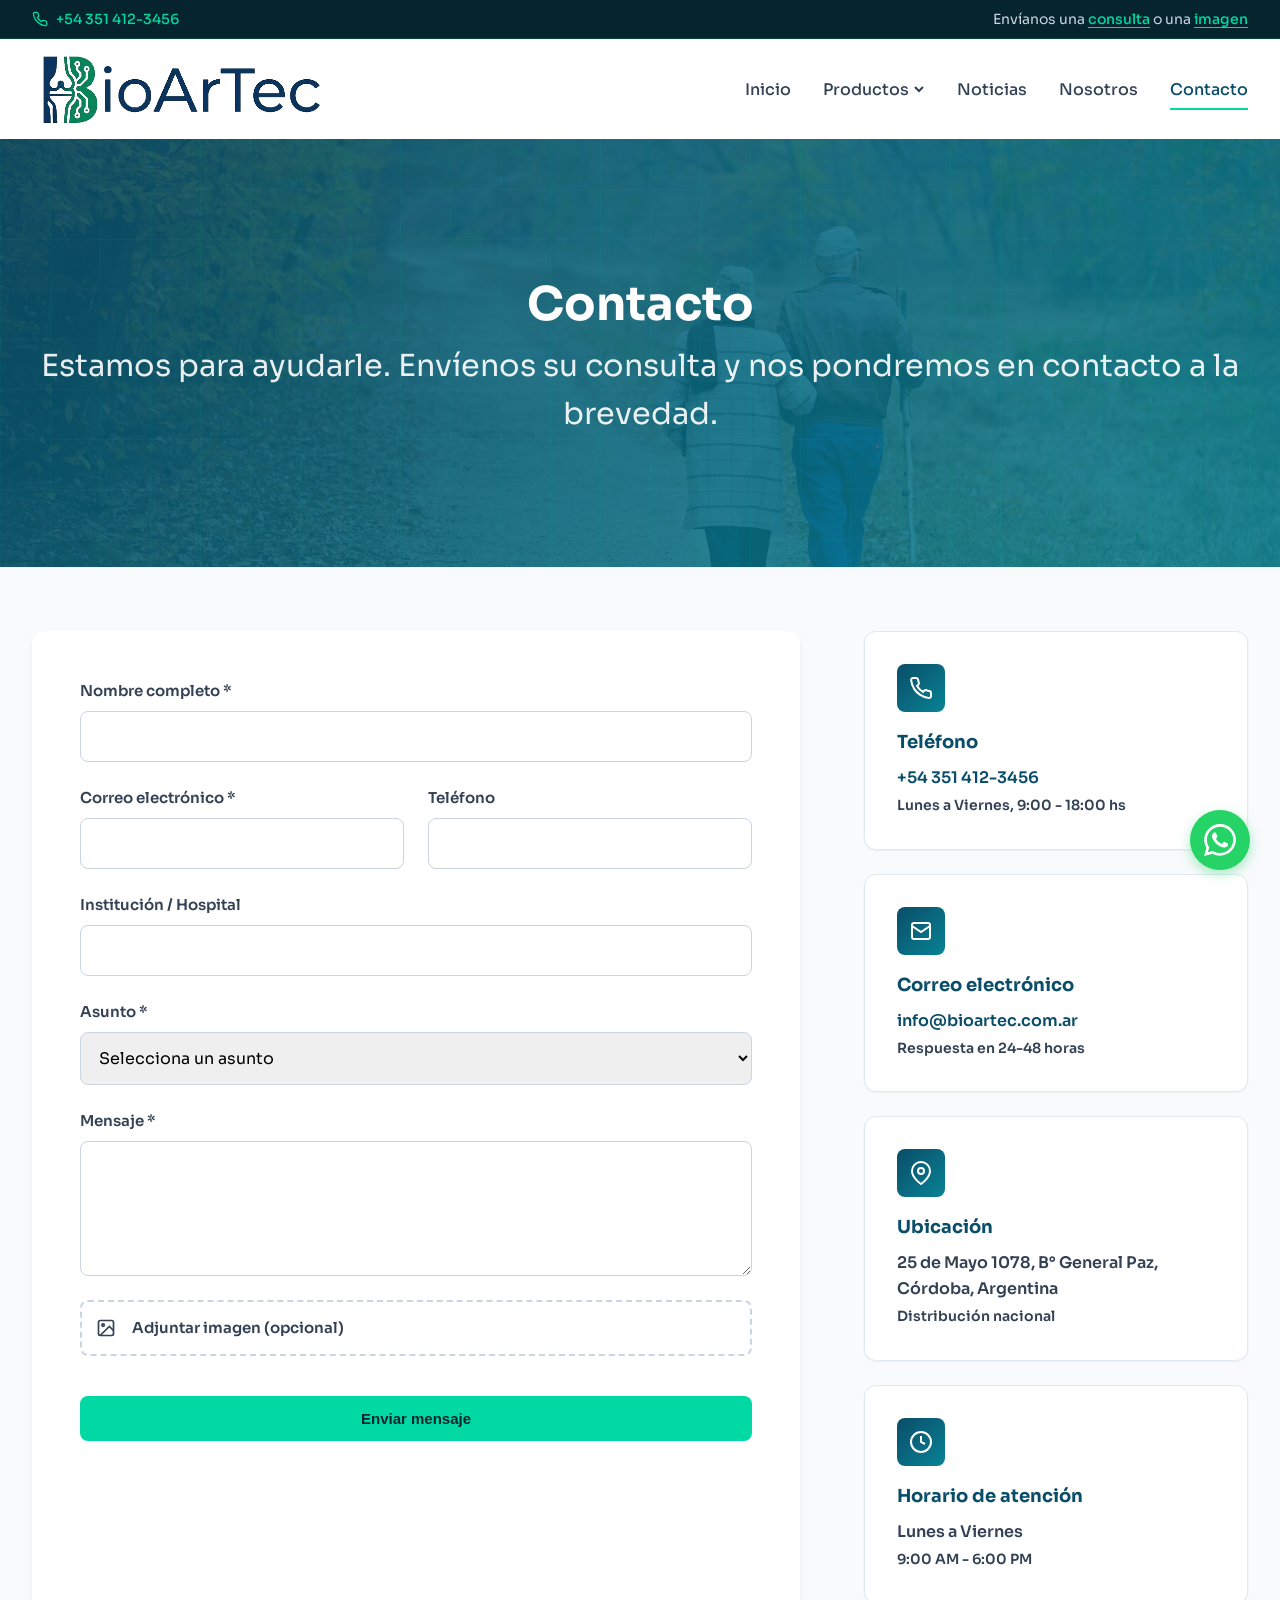
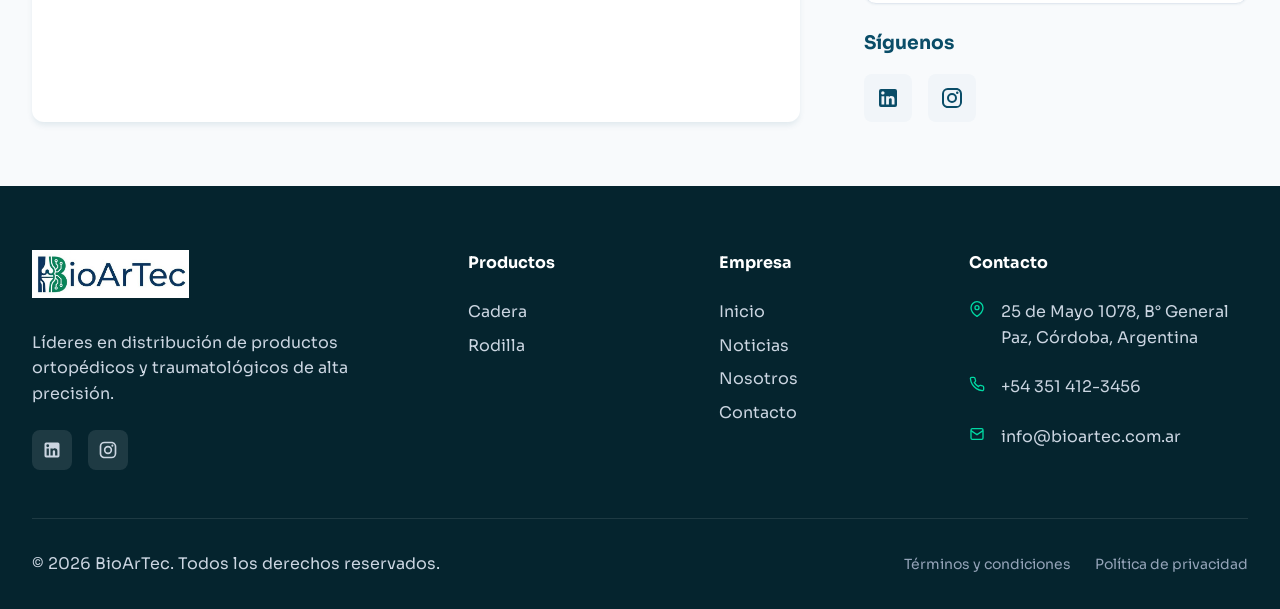
==== commit a2e8de31: "Add files via upload" ====
--- a/contacto.html
+++ b/contacto.html
@@ -179,7 +179,7 @@
                             </svg>
                         </div>
                         <h3>Ubicación</h3>
-                        <p>Córdoba, Argentina</p>
+                        <p>25 de Mayo 1078, B° General Paz, Córdoba, Argentina</p>
                         <p class="info-detail">Distribución nacional</p>
                     </div>
 
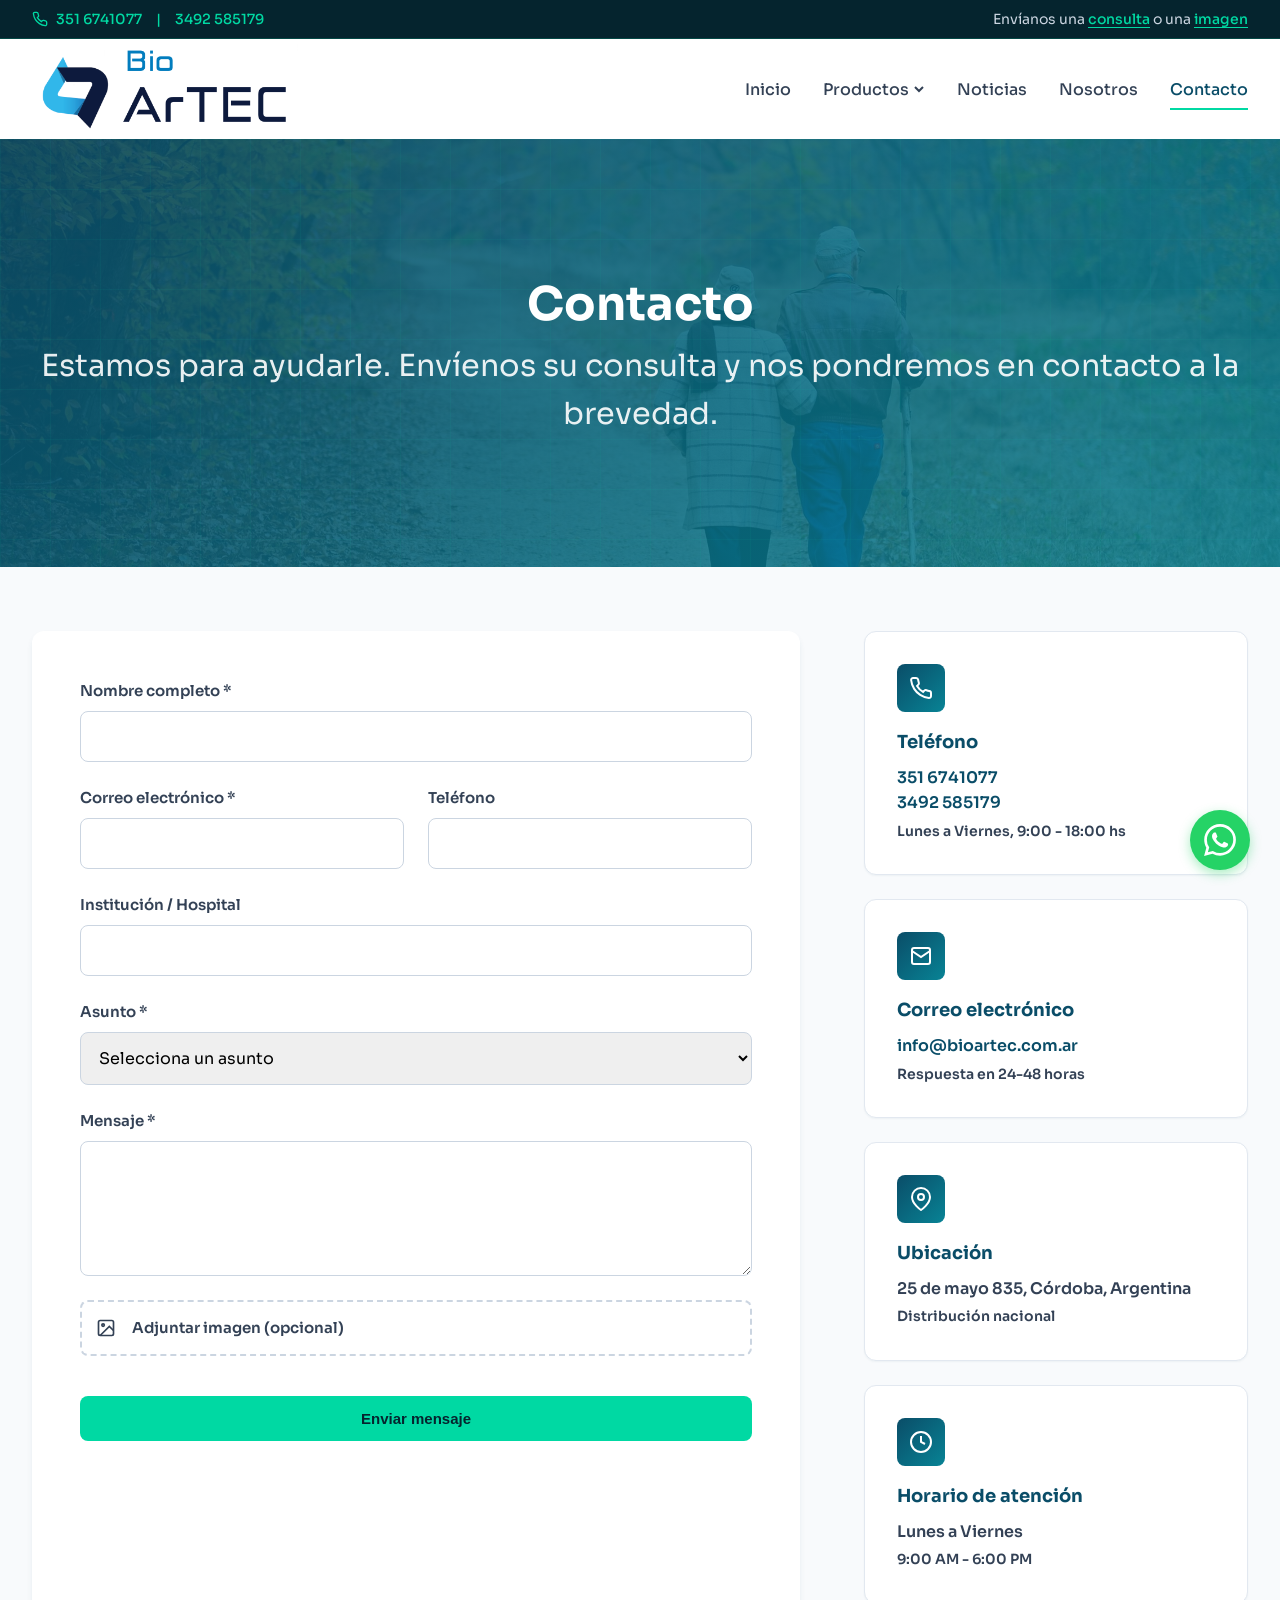
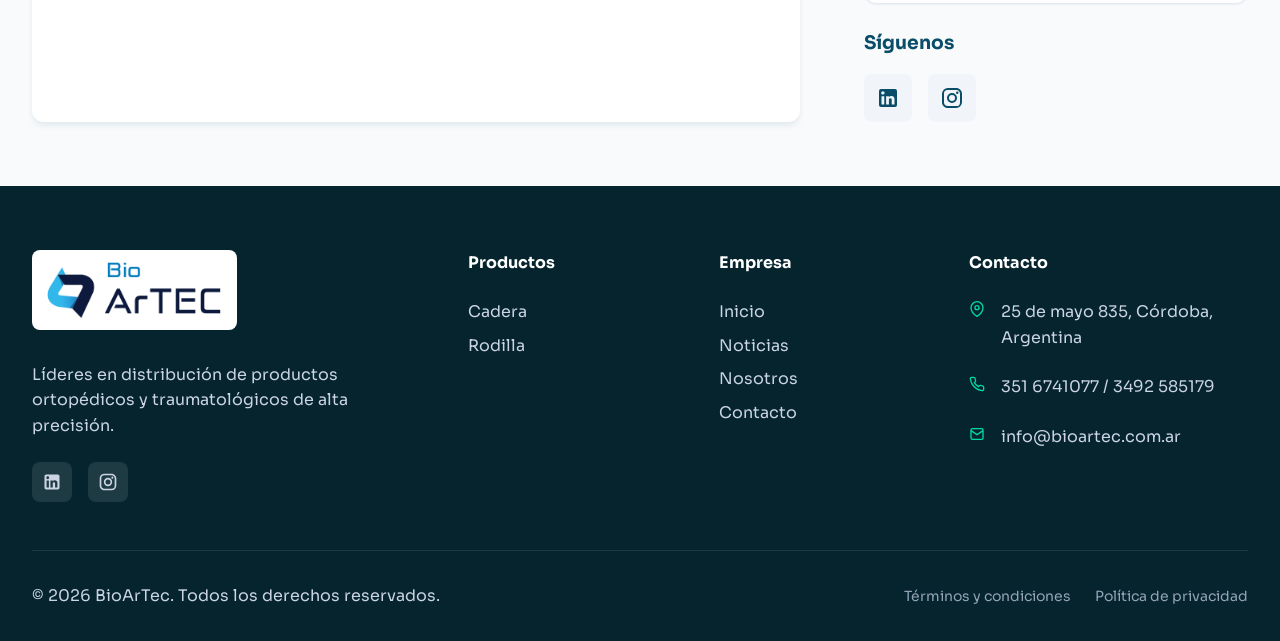
==== commit 0660801e: "Logo & columna" ====
--- a/contacto.html
+++ b/contacto.html
@@ -20,13 +20,13 @@
     <div class="top-header">
         <div class="container">
             <div class="top-header-content">
-                <a href="tel:+543514123456" class="phone-link">
+                <div class="phone-link">
                     <svg width="16" height="16" viewBox="0 0 24 24" fill="none" stroke="currentColor" stroke-width="2">
                         <path
                             d="M22 16.92v3a2 2 0 0 1-2.18 2 19.79 19.79 0 0 1-8.63-3.07 19.5 19.5 0 0 1-6-6 19.79 19.79 0 0 1-3.07-8.67A2 2 0 0 1 4.11 2h3a2 2 0 0 1 2 1.72 12.84 12.84 0 0 0 .7 2.81 2 2 0 0 1-.45 2.11L8.09 9.91a16 16 0 0 0 6 6l1.27-1.27a2 2 0 0 1 2.11-.45 12.84 12.84 0 0 0 2.81.7A2 2 0 0 1 22 16.92z" />
                     </svg>
-                    +54 351 412-3456
-                </a>
+                    <a href="tel:3516741077">351 6741077</a> &nbsp; | &nbsp; <a href="tel:3492585179">3492 585179</a>
+                </div>
                 <div class="top-actions">
                     <span>Envíanos una <a href="contacto.html" class="highlight">consulta</a> o una <a
                             href="contacto.html" class="highlight">imagen</a></span>
@@ -40,7 +40,7 @@
         <div class="container">
             <nav class="navbar">
                 <a href="index.html" class="logo">
-                    <img src="assets/images/logo-bioartec.png" alt="BioArTec Logo" class="logo-image">
+                    <img src="assets/icons/logo.png" alt="BioArTec Logo" class="logo-image">
                 </a>
 
                 <div class="nav-toggle" id="navToggle">
@@ -56,6 +56,7 @@
                                 <path d="M2 4l4 4 4-4" stroke="currentColor" fill="none" stroke-width="2" />
                             </svg></a>
                         <ul class="dropdown-menu">
+                            <li><a href="productos.html#columna">Columna</a></li>
                             <li><a href="productos.html#cadera">Cadera</a></li>
                             <li><a href="productos.html#rodilla">Rodilla</a></li>
                         </ul>
@@ -153,7 +154,10 @@
                             </svg>
                         </div>
                         <h3>Teléfono</h3>
-                        <p><a href="tel:+543514123456">+54 351 412-3456</a></p>
+                        <p>
+                            <a href="tel:3516741077">351 6741077</a><br>
+                            <a href="tel:3492585179">3492 585179</a>
+                        </p>
                         <p class="info-detail">Lunes a Viernes, 9:00 - 18:00 hs</p>
                     </div>
 
@@ -179,7 +183,7 @@
                             </svg>
                         </div>
                         <h3>Ubicación</h3>
-                        <p>25 de Mayo 1078, B° General Paz, Córdoba, Argentina</p>
+                        <p>25 de mayo 835, Córdoba, Argentina</p>
                         <p class="info-detail">Distribución nacional</p>
                     </div>
 
@@ -224,7 +228,7 @@
             <div class="footer-grid">
                 <div class="footer-column">
                     <div class="footer-logo">
-                        <img src="assets/images/logo-bioartecorg.png" alt="BioArTec Logo" class="logo-image">
+                        <img src="assets/icons/logo.png" alt="BioArTec Logo" class="logo-image">
                     </div>
                     <p class="footer-description">
                         Líderes en distribución de productos ortopédicos y traumatológicos de alta precisión.
@@ -270,7 +274,7 @@
                                 <path d="M21 10c0 7-9 13-9 13s-9-6-9-13a9 9 0 0 1 18 0z" />
                                 <circle cx="12" cy="10" r="3" />
                             </svg>
-                            25 de Mayo 1078, B° General Paz, Córdoba, Argentina
+                            25 de mayo 835, Córdoba, Argentina
                         </li>
                         <li>
                             <svg width="16" height="16" viewBox="0 0 24 24" fill="none" stroke="currentColor"
@@ -278,7 +282,7 @@
                                 <path
                                     d="M22 16.92v3a2 2 0 0 1-2.18 2 19.79 19.79 0 0 1-8.63-3.07 19.5 19.5 0 0 1-6-6 19.79 19.79 0 0 1-3.07-8.67A2 2 0 0 1 4.11 2h3a2 2 0 0 1 2 1.72 12.84 12.84 0 0 0 .7 2.81 2 2 0 0 1-.45 2.11L8.09 9.91a16 16 0 0 0 6 6l1.27-1.27a2 2 0 0 1 2.11-.45 12.84 12.84 0 0 0 2.81.7A2 2 0 0 1 22 16.92z" />
                             </svg>
-                            +54 351 412-3456
+                            351 6741077 / 3492 585179
                         </li>
                         <li>
                             <svg width="16" height="16" viewBox="0 0 24 24" fill="none" stroke="currentColor"
@@ -305,7 +309,7 @@
     <script src="script.js"></script>
 
     <!-- Botón flotante de WhatsApp -->
-    <a href="https://wa.me/543514123456?text=Hola,%20quisiera%20consultar%20sobre%20productos%20de%20BioArTec"
+    <a href="https://wa.me/543516741077?text=Hola,%20quisiera%20consultar%20sobre%20productos%20de%20BioArTec"
         class="whatsapp-float" target="_blank" aria-label="Contactar por WhatsApp">
         <svg width="32" height="32" viewBox="0 0 24 24" fill="currentColor">
             <path
--- a/styles.css
+++ b/styles.css
@@ -177,7 +177,10 @@
 }
 
 .footer-logo .logo-image {
-    height: 48px;
+    height: 80px;
+    background: white;
+    padding: 8px;
+    border-radius: var(--radius-md);
 }
 
 .nav-toggle {
@@ -862,7 +865,7 @@
 
 .product-image {
     position: relative;
-    background: linear-gradient(135deg, var(--gray-100), var(--gray-200));
+    background: white;
     aspect-ratio: 16/10;
     display: flex;
     align-items: center;
@@ -872,6 +875,18 @@
 
 .image-placeholder {
     color: var(--gray-400);
+}
+
+.product-img-full {
+    width: 100%;
+    height: 100%;
+    object-fit: contain;
+    padding: var(--spacing-sm);
+    transition: transform var(--transition-base);
+}
+
+.product-card:hover .product-img-full {
+    transform: scale(1.05);
 }
 
 .product-badge {
@@ -1539,6 +1554,8 @@
         top: 85px;
         left: 0;
         right: 0;
+        height: calc(100vh - 85px);
+        /* ← AGREGA ESTA en lugar de bottom: 0 */
         background: white;
         flex-direction: column;
         padding: var(--spacing-lg);
@@ -1547,6 +1564,9 @@
         opacity: 0;
         visibility: hidden;
         transition: all var(--transition-base);
+        z-index: 9999;
+        overflow-y: auto;
+        /* ← AGREGA ESTA también */
     }
 
     .nav-menu.active {
